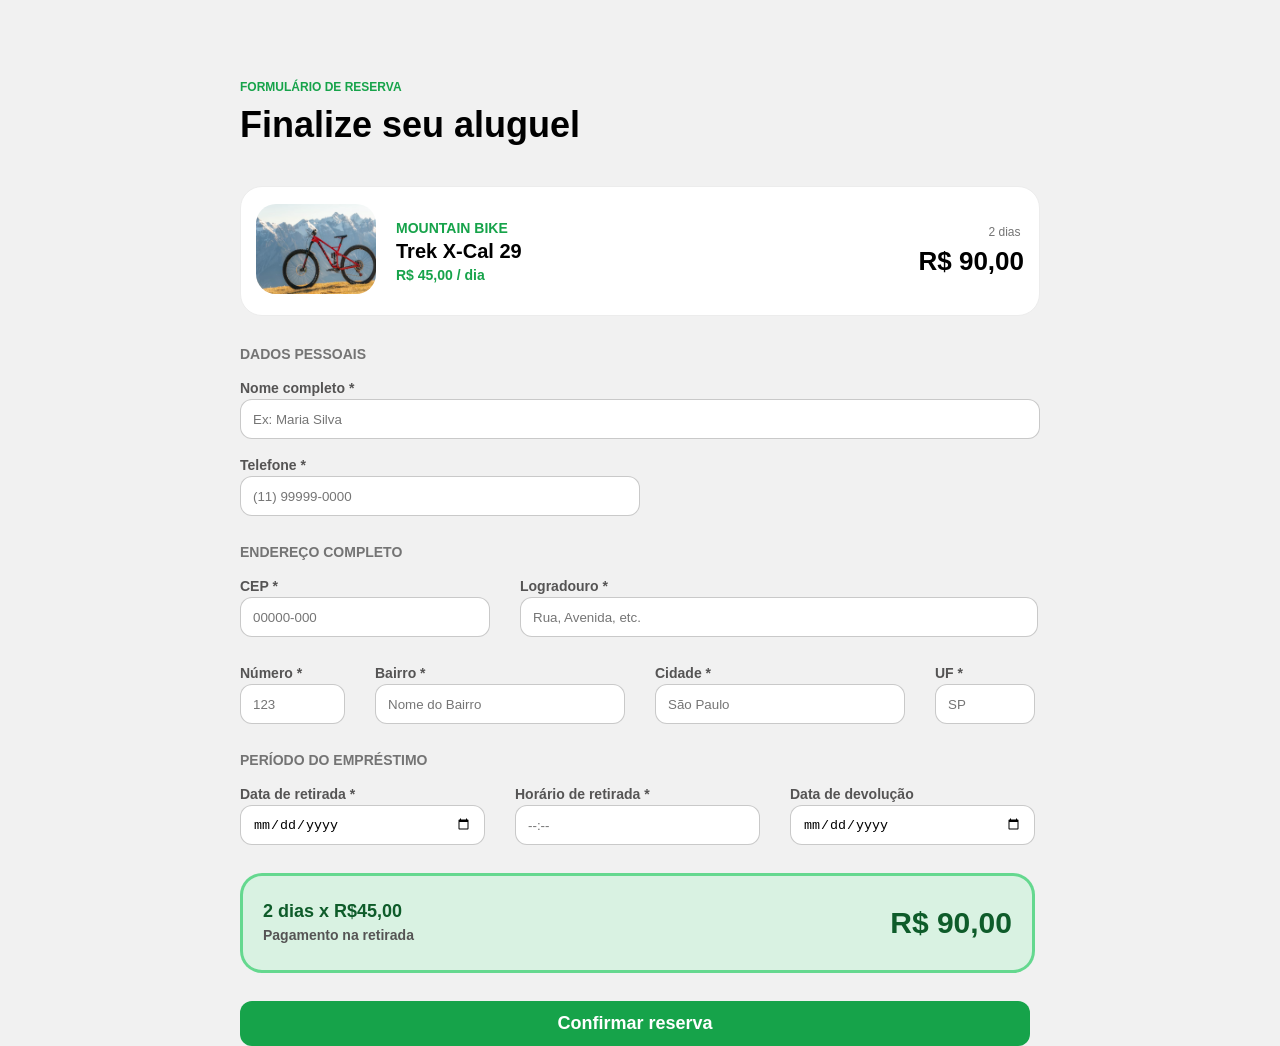
==== html/index02.html @ 343baa81 "quase pronto." ====
<!DOCTYPE html>
<html lang="pt-br">
<head>
    <meta charset="UTF-8">
    <meta name="viewport" content="width=device-width, initial-scale=1.0">
    <link rel="stylesheet" href="../css/style02.css">
    <title>Alugar</title>
</head>
<body>
    <main>

        <section>

            <div class="titulo">
                <p class="titulo-verde">FORMULÁRIO DE RESERVA</p>
                <h1>Finalize seu aluguel</h1>

                <div class="bike-selecionada">

                    <div class="img-bike">
                        <img src="../src/bike-1.avif" alt="">
                    </div>

                    <div class="modelo">
                        <p class="letra-verde">MOUNTAIN BIKE</p>
                        <h3>Trek X-Cal 29</h3>
                        <p class="letra-verde">R$ 45,00 / dia</p>
                    </div>

                    <div class="dias">
                        <p class="letra-cinza">2 dias</p>
                        <h2>R$ 90,00</h2>
                    </div>

                </div>
            </div>

            <div class="dados">

                <h2>DADOS PESSOAIS</h2>

                <div class="nome">
                    <p>Nome completo *</p>
                    <input class="input-name" type="text" name="" id="" placeholder="Ex: Maria Silva">
                </div>

                <div class="telefone">
                    <p>Telefone *</p>
                    <input type="tel" name="" id="" placeholder="(11) 99999-0000">
                </div>

                <h2>ENDEREÇO COMPLETO</h2>

                <div class="logra-cep">

                    <div class="cep">
                        <p>CEP *</p>
                        <input type="text" placeholder="00000-000">
                    </div>

                    <div class="logradouro">
                        <p>Logradouro *</p>
                        <input type="text" placeholder="Rua, Avenida, etc.">
                    </div>

                </div>

                <div class="endereco">

                    <div class="numero">
                        <p>Número *</p>
                        <input type="text" placeholder="123">
                    </div>

                    <div class="bairro">
                        <p>Bairro *</p>
                        <input type="text" placeholder="Nome do Bairro">
                    </div>

                    <div class="cidade">
                        <p>Cidade *</p>
                        <input type="text" placeholder="São Paulo">
                    </div>

                    <div class="uf">
                        <p>UF *</p>
                        <input type="text" placeholder="SP">
                    </div>

                </div>

                <h2>PERÍODO DO EMPRÉSTIMO</h2>

                <div class="retirada">

                    <div class="data">
                        <p>Data de retirada *</p>
                        <input type="date" name="" id="">
                    </div>

                    <div class="horario">
                        <p>Horário de retirada *</p>
                        <input type="datetime" name="" id="" placeholder="--:--">
                    </div>

                    <div class="devolucao">
                        <p>Data de devolução</p>
                        <input type="date" name="" id="">
                    </div>

                </div>

                <div class="card-verde">
                    <div class="esquerda">
                        <h3>2 dias x R$45,00</h3>
                        <p class="green">Pagamento na retirada</p>
                    </div>
                    <div class="valor-total">
                        <h1>R$ 90,00</h1>
                    </div>
                </div>

                <a href="#">Confirmar reserva</a>

            </div>

        </section>

    </main>
</body>
</html>
---- css/style02.css ----
* {
    margin: 0;
    padding: 0;
    box-sizing: border-box;
}

body {
    background-color: rgb(241, 241, 241);
}

section {
    display: flex;
    justify-content: center;
    align-items: center;
    margin-top: 80px;
    flex-direction: column;
}

.titulo {
    display: flex;
    flex-direction: column;
    gap: 10px;
}

.titulo-verde {
    color: #16a34a;
    font-family: Arial, Helvetica, sans-serif;
    font-weight: 700;
    font-size: 12px;
}

.titulo h1 {
    font-family: 'Segoe UI', Tahoma, Geneva, Verdana, sans-serif;
    font-size: 36px;
    margin-bottom: 30px;
}

.bike-selecionada {
    border: 1px solid #ececec;
    width: 800px;
    height: 130px;
    background-color: white;
    display: flex;
    align-items: center;
    padding: 15px;
    border-radius: 22px;
    gap: 20px;
}

.img-bike img {
    width: 120px;
    border-radius: 20px;
    height: 90px;
}

.modelo {
    display: flex;
    flex-direction: column;
    gap: 4px;
}

.letra-verde {
    color: #16a34a;
    font-family: Arial, Helvetica, sans-serif;
    font-size: 14px;
    font-weight: 700;
}

.modelo h3 {
    font-family: 'Segoe UI', Tahoma, Geneva, Verdana, sans-serif;
    font-weight: 700;
    font-size: 20px;
}

.dias {
    margin-left: auto;
    display: flex;
    flex-direction: column;
    gap: 7px;
}

.dias .letra-cinza {
    font-family: Arial, Helvetica, sans-serif;
    font-size: 12px;
    color: #747474;
    margin-left: 70px;
}

.dias h2 {
    font-family: Arial, Helvetica, sans-serif;
    font-weight: 700;
    font-size: 26px;
}

.dados {
    margin-top: 30px;
    width: 800px;
    display: flex;
    flex-direction: column;
    gap: 18px;
}

.dados h2 {
    color: #747474;
    font-size: 14px;
    font-family: Arial, Helvetica, sans-serif;
    font-weight: 700;
    margin-right: 100px;
}

.dados p {
    color: #555454;
    font-family: Arial, Helvetica, sans-serif;
    font-size: 14px;
    font-weight: 700;
    margin-bottom: 3px;
}

.input-name {
    width: 800px;
    height: 40px;
    border: 1px solid #74747462;
    border-radius: 12px;
    padding: 12px;
}

.telefone input {
    width: 400px;
    height: 40px;
    border: 1px solid #74747462;
    border-radius: 12px;
    padding: 12px;
    margin-bottom: 10px;
}

.logra-cep {
    display: flex;
    gap: 30px;
}

.cep input {
    width: 250px;
    height: 40px;
    border: 1px solid #74747462;
    border-radius: 12px;
    padding: 12px;
    margin-bottom: 10px;
}

.logradouro input {
    width: 518px;
    height: 40px;
    border: 1px solid #74747462;
    border-radius: 12px;
    padding: 12px;
}

.endereco {
    display: flex;
    gap: 30px;
}

.numero input {
    width: 105px;
    height: 40px;
    border: 1px solid #74747462;
    border-radius: 12px;
    padding: 12px;
}

.bairro input {
    width: 250px;
    height: 40px;
    border: 1px solid #74747462;
    border-radius: 12px;
    padding: 12px;
}

.cidade input {
    width: 250px;
    height: 40px;
    border: 1px solid #74747462;
    border-radius: 12px;
    padding: 12px;
}

.uf input {
    width: 100px;
    height: 40px;
    border: 1px solid #74747462;
    border-radius: 12px;
    padding: 12px;
    margin-bottom: 10px;
}

.retirada  {
    display: flex;
    gap: 30px;
}

.data input {
    width: 245px;
    height: 40px;
    border: 1px solid #74747462;
    border-radius: 12px;
    padding: 12px;
    margin-bottom: 10px;
}

.horario input {
    width: 245px;
    height: 40px;
    border: 1px solid #74747462;
    border-radius: 12px;
    padding: 12px;
    margin-bottom: 10px;
}

.devolucao input {
    width: 245px;
    height: 40px;
    border: 1px solid #74747462;
    border-radius: 12px;
    padding: 12px;
    margin-bottom: 10px;
}

.card-verde {
    width: 795px;
    height: 100px;
    background-color: #41ff8621;
    border: 3px solid #1dc75b9c;
    padding: 20px;
    display: flex;
    border-radius: 22px;
    align-items: center;
}

.esquerda {
    display: flex;
    flex-direction: column;
    gap: 5px;
}

.esquerda h3 {
    font-family: Arial, Helvetica, sans-serif;
    font-size: 18px;
    color: #0e5c2a;
}

.green {
    color: #0e5c2a;
    font-family: Arial, Helvetica, sans-serif;
}

.valor-total {
    margin-left: auto;
}

.valor-total h1 {
    color: #0e5c2a;
    font-family: 'Segoe UI', Tahoma, Geneva, Verdana, sans-serif;
    font-weight: 700;
    font-size: 30px;
}

a {
    display: flex;
    justify-content: center;
    width: 790px;
    background-color: #16a34a;
    height: 45px;
    align-items: center;
    text-decoration: none;
    color: white;
    border-radius: 12px;
    font-size: 18px;
    font-family: 'Segoe UI', Tahoma, Geneva, Verdana, sans-serif;
    font-weight: 700;
    margin-top: 10px;
}
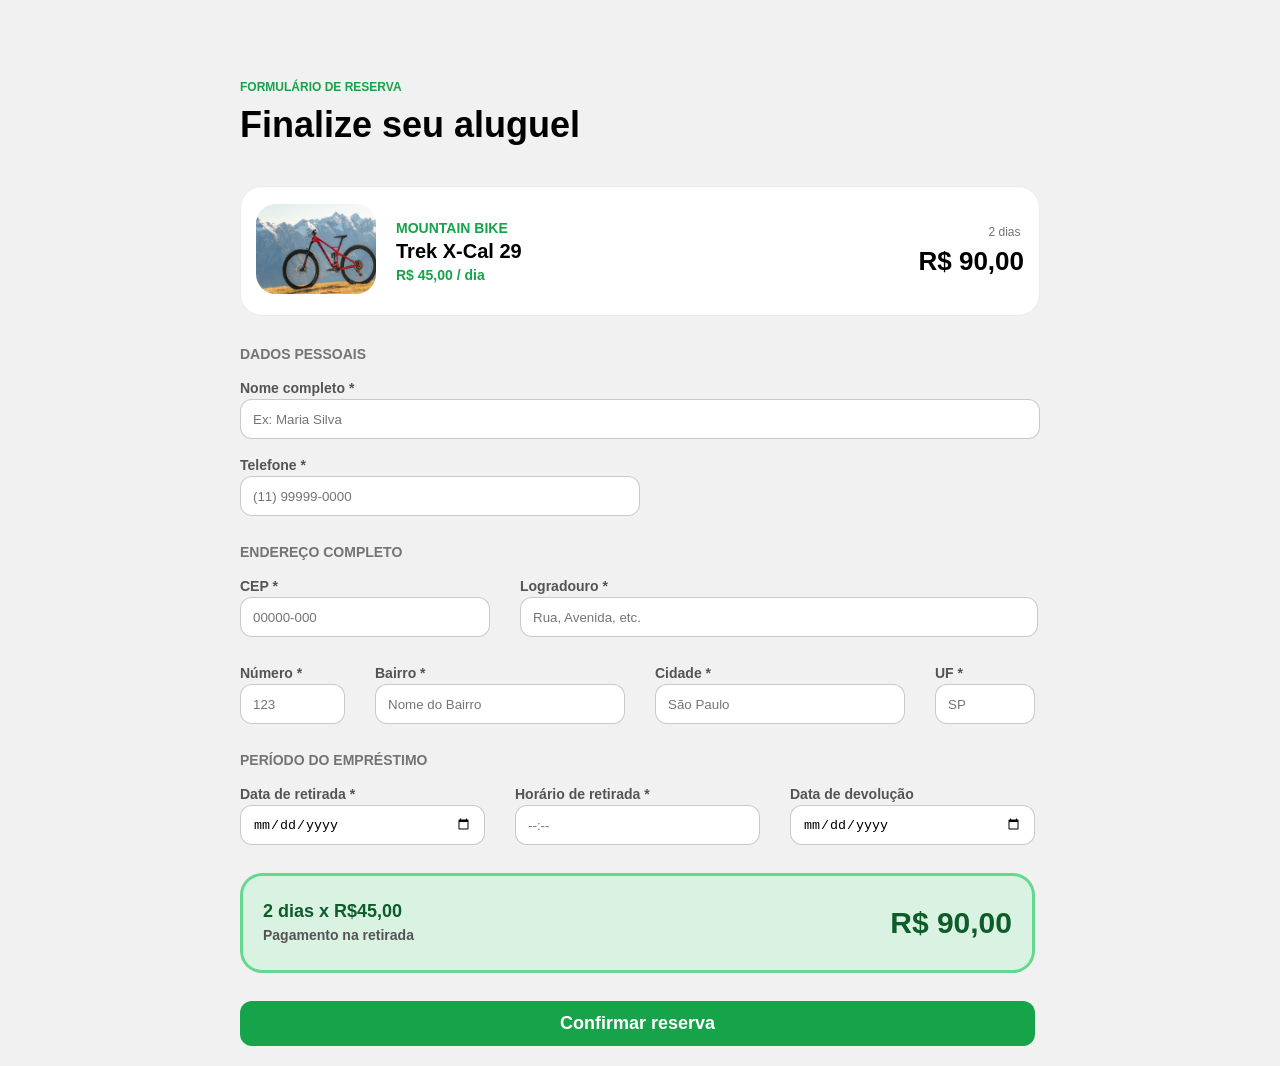
==== commit 527ee78b: "..." ====
--- a/html/index02.html
+++ b/html/index02.html
@@ -120,7 +120,7 @@
                     </div>
                 </div>
 
-                <a href="#">Confirmar reserva</a>
+                <a href="../html/index03.html">Confirmar reserva</a>
 
             </div>
 
--- a/css/style02.css
+++ b/css/style02.css
@@ -267,7 +267,7 @@
 a {
     display: flex;
     justify-content: center;
-    width: 790px;
+    width: 795px;
     background-color: #16a34a;
     height: 45px;
     align-items: center;
@@ -278,4 +278,10 @@
     font-family: 'Segoe UI', Tahoma, Geneva, Verdana, sans-serif;
     font-weight: 700;
     margin-top: 10px;
-}
+    margin-bottom: 20px;
+}
+
+a:hover {
+    transition: 300ms;
+    background-color: #0e5c2a;
+}
